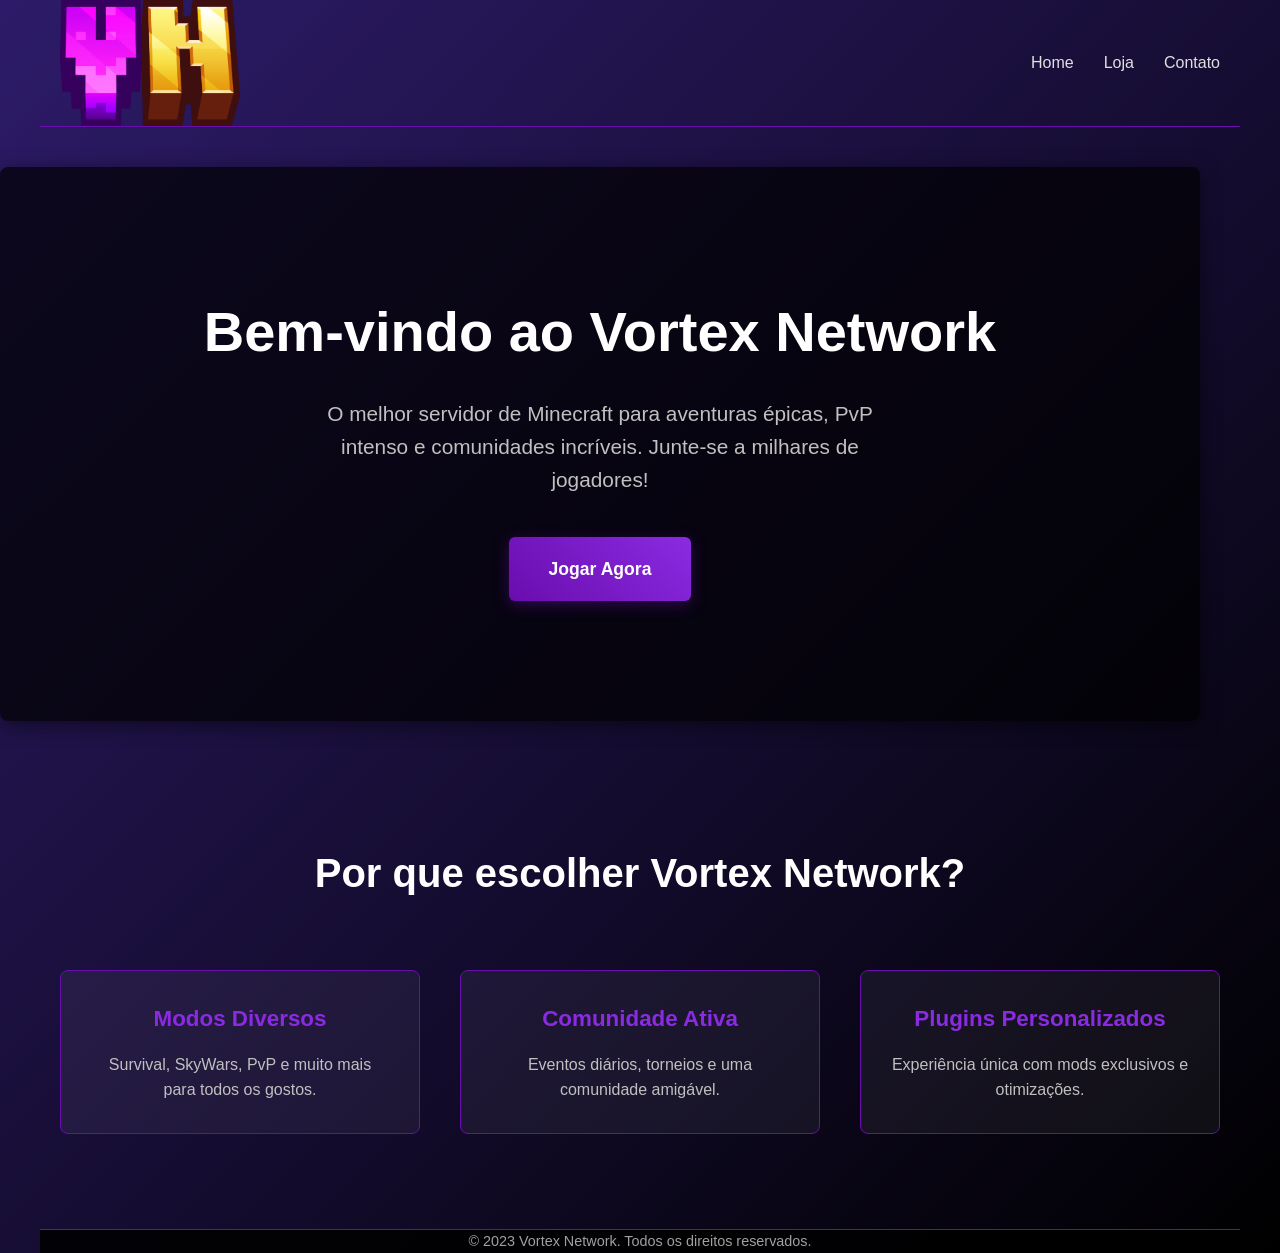
==== index.html @ 0ffe9b3b "Add files via upload" ====
<!DOCTYPE html>
<html lang="pt-BR">
<head>
    <meta charset="UTF-8">
    <meta name="viewport" content="width=device-width, initial-scale=1.0">
    <title>Vortex Network - Servidor de Minecraft</title>
    <style>
        /* Reset e estilos globais */
        * {
            margin: 0;
            padding: 0;
            box-sizing: border-box;
        }
        body {
            font-family: 'Segoe UI', Tahoma, Geneva, Verdana, sans-serif;
            background: linear-gradient(135deg, #2d1b69, #000000);
            color: #e0e0e0;
            line-height: 1.6;
        }
        .container {
            max-width: 1200px;
            margin: 0 auto;
            padding: 0 20px;
        }

        /* Header */
        header {
            display: flex;
            justify-content: space-between;
            align-items: center;
            padding: 30px 0;
            border-bottom: 1px solid #6a0dad;
        }
        .logo {
            width: 180px;
            height: auto;
        }
        nav ul {
            list-style: none;
            display: flex;
        }
        nav ul li {
            margin-left: 30px;
        }
        nav ul li a {
            color: #e0e0e0;
            text-decoration: none;
            font-weight: 500;
            font-size: 1rem;
            transition: color 0.3s ease;
        }
        nav ul li a:hover {
            color: #8a2be2;
        }

        /* Seção Hero */
        .hero {
            text-align: center;
            padding: 120px 0;
            background: rgba(0, 0, 0, 0.7);
            margin: 40px 0;
            border-radius: 8px;
            box-shadow: 0 4px 20px rgba(0, 0, 0, 0.5);
        }
        .hero h1 {
            font-size: 3.5rem;
            margin-bottom: 20px;
            color: #ffffff;
            font-weight: 700;
        }
        .hero p {
            font-size: 1.3rem;
            margin-bottom: 40px;
            color: #c0c0c0;
            max-width: 600px;
            margin-left: auto;
            margin-right: auto;
        }
        .btn {
            display: inline-block;
            padding: 18px 40px;
            background: linear-gradient(45deg, #6a0dad, #8a2be2);
            color: #ffffff;
            text-decoration: none;
            border-radius: 6px;
            font-weight: 600;
            font-size: 1.1rem;
            transition: all 0.3s ease;
            box-shadow: 0 4px 15px rgba(106, 13, 173, 0.4);
        }
        .btn:hover {
            background: linear-gradient(45deg, #8a2be2, #6a0dad);
            transform: translateY(-2px);
            box-shadow: 0 6px 20px rgba(106, 13, 173, 0.6);
        }

        /* Seções */
        .section {
            padding: 80px 0;
            text-align: center;
        }
        .section h2 {
            font-size: 2.5rem;
            margin-bottom: 50px;
            color: #ffffff;
            font-weight: 600;
        }
        .features {
            display: flex;
            justify-content: space-around;
            flex-wrap: wrap;
        }
        .feature {
            background: rgba(255, 255, 255, 0.05);
            padding: 30px;
            border-radius: 8px;
            margin: 15px;
            width: 30%;
            min-width: 280px;
            border: 1px solid #6a0dad;
            transition: transform 0.3s ease;
        }
        .feature:hover {
            transform: translateY(-5px);
        }
        .feature h3 {
            margin-bottom: 15px;
            color: #8a2be2;
            font-size: 1.4rem;
        }
        .feature p {
            color: #c0c0c0;
        }

        /* Footer */
        footer {
            text-align: center;
            padding: 30px 0;
            background: rgba(0, 0, 0, 0.9);
            border-top: 1px solid #6a0dad;
        }
        footer p {
            color: #a0a0a0;
            font-size: 0.9rem;
        }

        /* Responsividade */
        @media (max-width: 768px) {
            .hero h1 {
                font-size: 2.5rem;
            }
            .hero p {
                font-size: 1.1rem;
            }
            .features {
                flex-direction: column;
            }
            .feature {
                width: 100%;
            }
            nav ul {
                flex-direction: column;
                align-items: center;
            }
            nav ul li {
                margin: 15px 0;
            }
        }
    </style>
</head>
<body>
    <header class="container">
        <img src="logo.png" alt="Logo Vortex Network" class="logo"> <!-- Substitua por sua logo -->
        <nav>
            <ul>
                <li><a href="#home">Home</a></li>
                <li><a href="loja.html">Loja</a></li>
                <li><a href="#contact">Contato</a></li>
            </ul>
        </nav>
    </header>

    <section id="home" class="hero container">
        <h1>Bem-vindo ao Vortex Network</h1>
        <p>O melhor servidor de Minecraft para aventuras épicas, PvP intenso e comunidades incríveis. Junte-se a milhares de jogadores!</p>
        <a href="https://tinyurl.com/Vortexservermc" class="btn">Jogar Agora</a> <!-- Substitua pelo link real (ex.: IP do servidor ou Discord) -->
    </section>

    <section id="features" class="section container">
        <h2>Por que escolher Vortex Network?</h2>
        <div class="features">
            <div class="feature">
                <h3>Modos Diversos</h3>
                <p>Survival, SkyWars, PvP e muito mais para todos os gostos.</p>
            </div>
            <div class="feature">
                <h3>Comunidade Ativa</h3>
                <p>Eventos diários, torneios e uma comunidade amigável.</p>
            </div>
            <div class="feature">
                <h3>Plugins Personalizados</h3>
                <p>Experiência única com mods exclusivos e otimizações.</p>
            </div>
        </div>
    </section>

    <footer class="container">
        <p>&copy; 2023 Vortex Network. Todos os direitos reservados.</p>
    </footer>
</body>
</html>
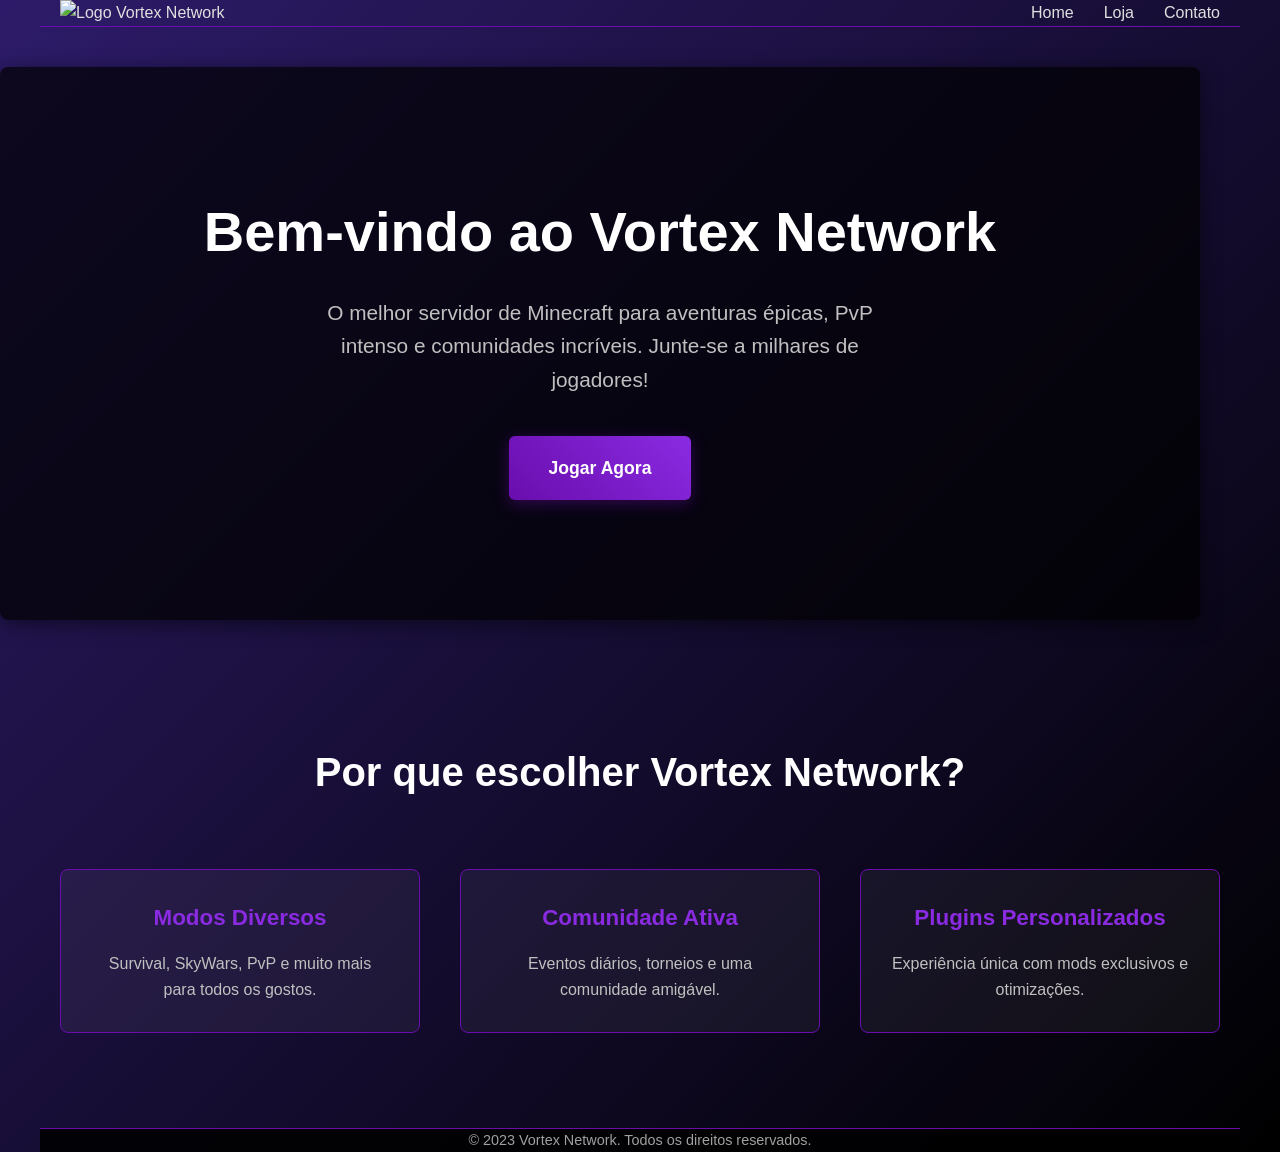
==== commit 67545377: "Update index.html" ====
--- a/index.html
+++ b/index.html
@@ -1,6 +1,13 @@
 <!DOCTYPE html>
 <html lang="pt-BR">
 <head>
+    <meta name="google-site-verification" content="LgkuBZnlUdOnFPIVTWAW--6skMdTZvdYvym_cnQMGns" />
+    <meta property="og:title" content="Vortex Network" />
+    <meta property="og:description" content="Venha jogar no servidor!" />
+    <meta property="og:image" content="https://mc-vortexnetwork.github.io/mc/images/banner1.png" />
+    <meta property="og:url" content="https://mc-vortexnetwork.github.io/mc/" />
+    <meta name="twitter:card" content="summary_large_image" />
+    
     <meta charset="UTF-8">
     <meta name="viewport" content="width=device-width, initial-scale=1.0">
     <title>Vortex Network - Servidor de Minecraft</title>
@@ -170,7 +177,7 @@
 </head>
 <body>
     <header class="container">
-        <img src="logo.png" alt="Logo Vortex Network" class="logo"> <!-- Substitua por sua logo -->
+        <img src="images/logo.png" alt="Logo Vortex Network" class="logo"> <!-- Substitua por sua logo -->
         <nav>
             <ul>
                 <li><a href="#home">Home</a></li>
@@ -183,7 +190,7 @@
     <section id="home" class="hero container">
         <h1>Bem-vindo ao Vortex Network</h1>
         <p>O melhor servidor de Minecraft para aventuras épicas, PvP intenso e comunidades incríveis. Junte-se a milhares de jogadores!</p>
-        <a href="https://tinyurl.com/Vortexservermc" class="btn">Jogar Agora</a> <!-- Substitua pelo link real (ex.: IP do servidor ou Discord) -->
+        <a href="minecraft:?addExternalServer=vortexNetwork|vortexnetwork.bed.ovh:15023" target="_blank" rel="noopener noreferrer" class="btn">Jogar Agora</a> <!-- Substitua pelo link real (ex.: IP do servidor ou Discord) -->
     </section>
 
     <section id="features" class="section container">
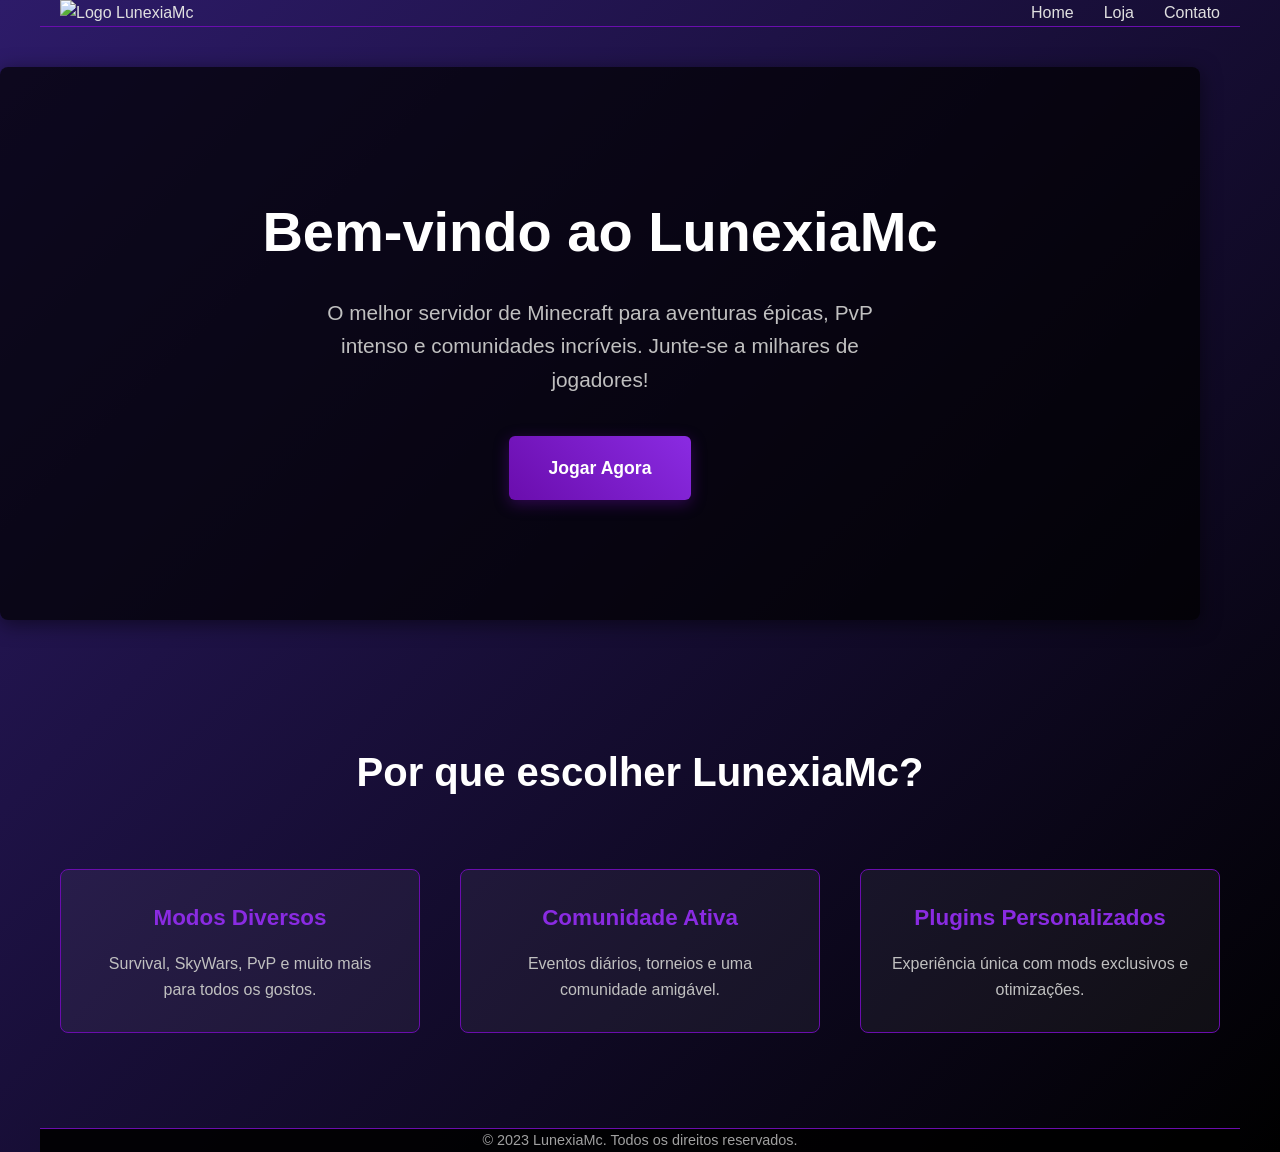
==== commit 4fa8d63a: "Update index.html" ====
--- a/index.html
+++ b/index.html
@@ -2,15 +2,15 @@
 <html lang="pt-BR">
 <head>
     <meta name="google-site-verification" content="LgkuBZnlUdOnFPIVTWAW--6skMdTZvdYvym_cnQMGns" />
-    <meta property="og:title" content="Vortex Network" />
+    <meta property="og:title" content="LunexiaMC" />
     <meta property="og:description" content="Venha jogar no servidor!" />
-    <meta property="og:image" content="https://mc-vortexnetwork.github.io/mc/images/banner1.png" />
-    <meta property="og:url" content="https://mc-vortexnetwork.github.io/mc/" />
+    <meta property="og:image" content="https://valnyxorlabs.vercel.app/images/banner1.png" />
+    <meta property="og:url" content="https://valnyxorlabs.vercel.app/" />
     <meta name="twitter:card" content="summary_large_image" />
     
     <meta charset="UTF-8">
     <meta name="viewport" content="width=device-width, initial-scale=1.0">
-    <title>Vortex Network - Servidor de Minecraft</title>
+    <title>LunexiaMc - Servidor de Minecraft</title>
     <style>
         /* Reset e estilos globais */
         * {
@@ -177,7 +177,7 @@
 </head>
 <body>
     <header class="container">
-        <img src="images/logo.png" alt="Logo Vortex Network" class="logo"> <!-- Substitua por sua logo -->
+        <img src="images/logo.png" alt="Logo LunexiaMc" class="logo"> <!-- Substitua por sua logo -->
         <nav>
             <ul>
                 <li><a href="#home">Home</a></li>
@@ -188,13 +188,13 @@
     </header>
 
     <section id="home" class="hero container">
-        <h1>Bem-vindo ao Vortex Network</h1>
+        <h1>Bem-vindo ao LunexiaMc</h1>
         <p>O melhor servidor de Minecraft para aventuras épicas, PvP intenso e comunidades incríveis. Junte-se a milhares de jogadores!</p>
-        <a href="minecraft:?addExternalServer=vortexNetwork|vortexnetwork.bed.ovh:15023" target="_blank" rel="noopener noreferrer" class="btn">Jogar Agora</a> <!-- Substitua pelo link real (ex.: IP do servidor ou Discord) -->
+        <a href="minecraft:?addExternalServer=LunexiaMc|lunexiamc.bed.ovh:15023" target="_blank" rel="noopener noreferrer" class="btn">Jogar Agora</a> <!-- Substitua pelo link real (ex.: IP do servidor ou Discord) -->
     </section>
 
     <section id="features" class="section container">
-        <h2>Por que escolher Vortex Network?</h2>
+        <h2>Por que escolher LunexiaMc?</h2>
         <div class="features">
             <div class="feature">
                 <h3>Modos Diversos</h3>
@@ -212,7 +212,7 @@
     </section>
 
     <footer class="container">
-        <p>&copy; 2023 Vortex Network. Todos os direitos reservados.</p>
+        <p>&copy; 2023 LunexiaMc. Todos os direitos reservados.</p>
     </footer>
 </body>
 </html>
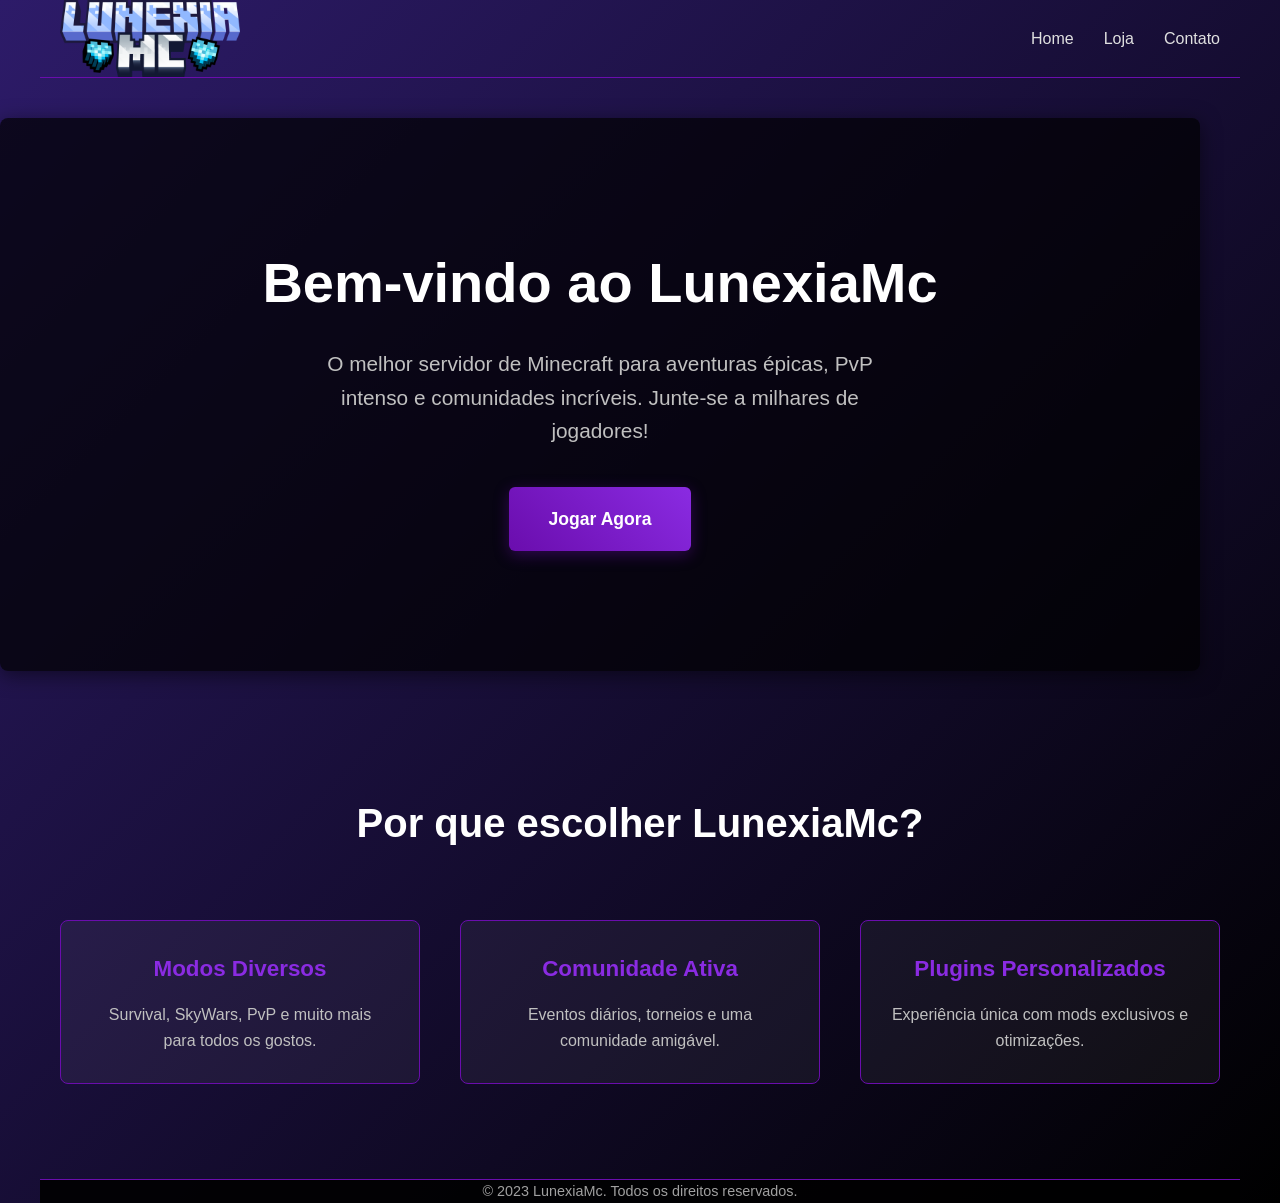
==== commit dff92240: "Update index.html" ====
--- a/index.html
+++ b/index.html
@@ -4,7 +4,7 @@
     <meta name="google-site-verification" content="LgkuBZnlUdOnFPIVTWAW--6skMdTZvdYvym_cnQMGns" />
     <meta property="og:title" content="LunexiaMC" />
     <meta property="og:description" content="Venha jogar no servidor!" />
-    <meta property="og:image" content="https://valnyxorlabs.vercel.app/images/banner1.png" />
+    <meta property="og:image" content="https://valnyxorlabs.vercel.app/images/banner.png" />
     <meta property="og:url" content="https://valnyxorlabs.vercel.app/" />
     <meta name="twitter:card" content="summary_large_image" />
     
@@ -177,7 +177,7 @@
 </head>
 <body>
     <header class="container">
-        <img src="images/logo.png" alt="Logo LunexiaMc" class="logo"> <!-- Substitua por sua logo -->
+        <img src="images/banner.png" alt="Logo LunexiaMc" class="logo"> <!-- Substitua por sua logo -->
         <nav>
             <ul>
                 <li><a href="#home">Home</a></li>
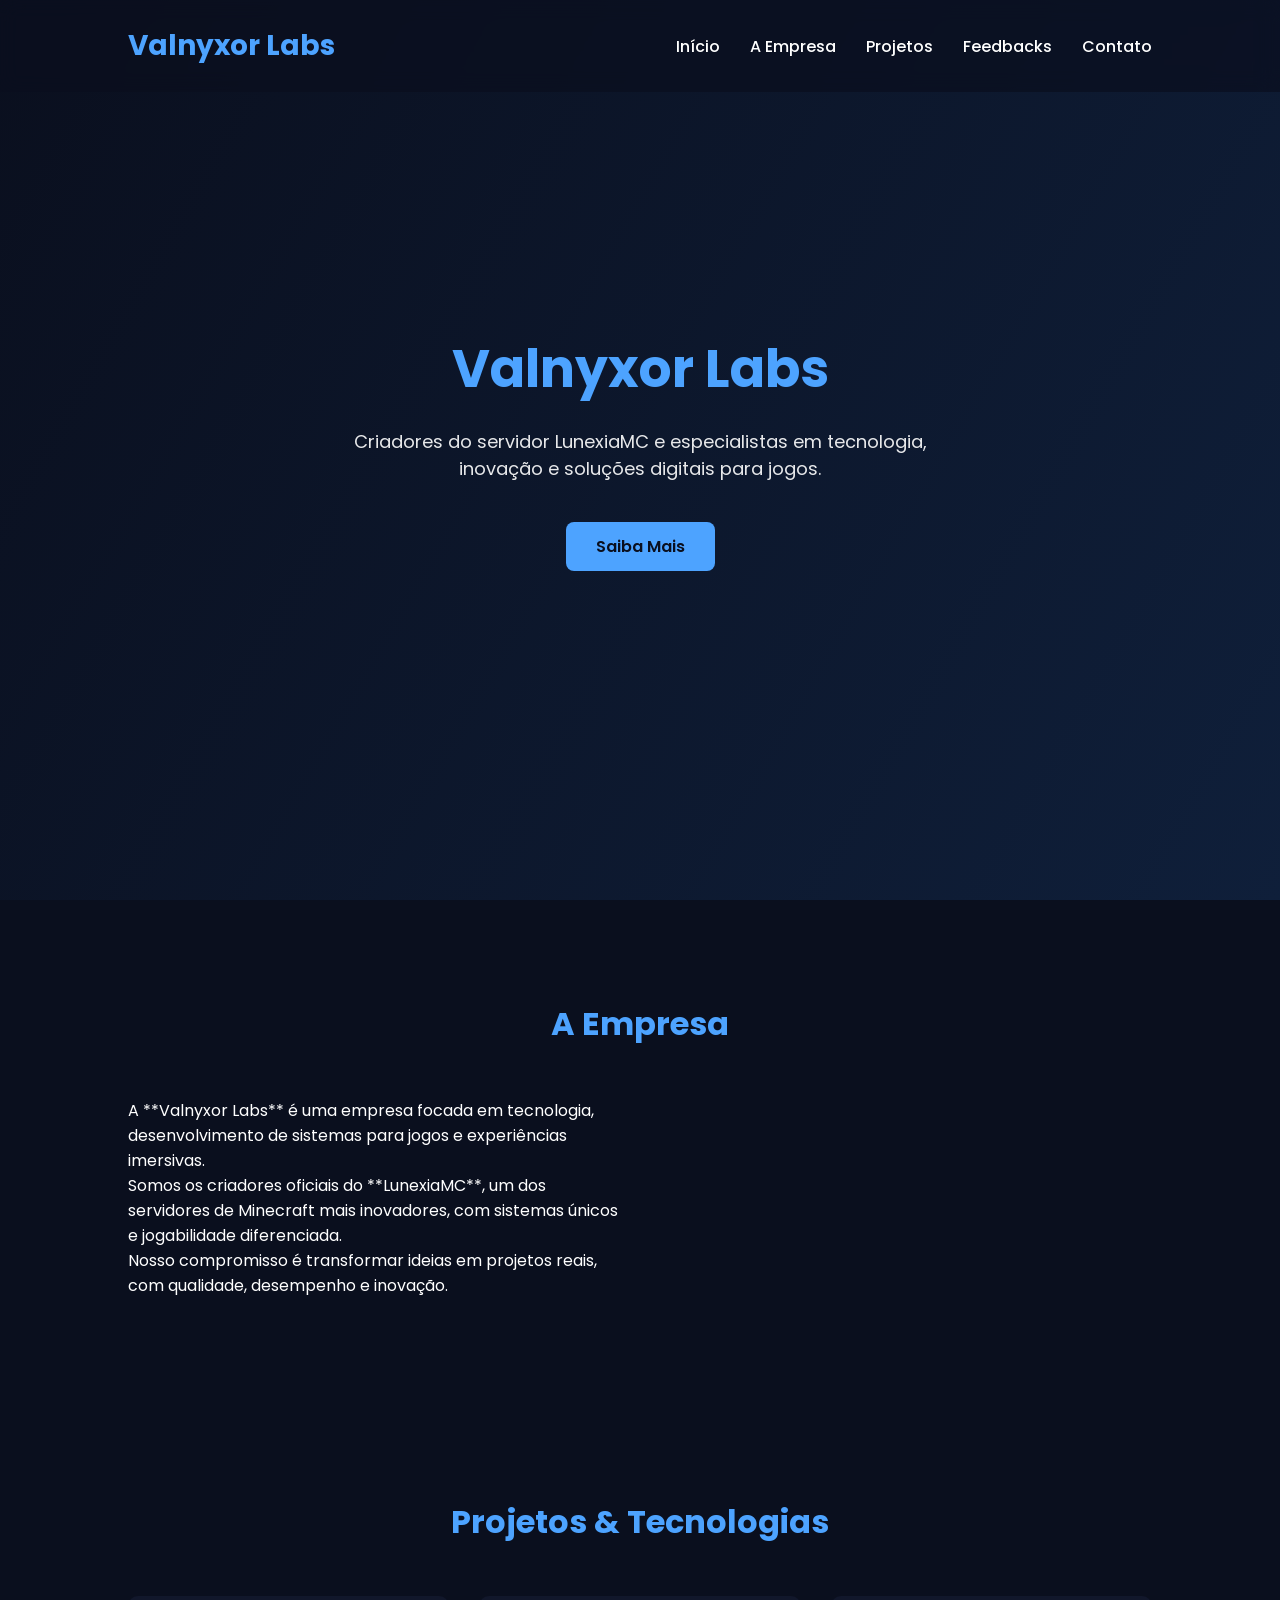
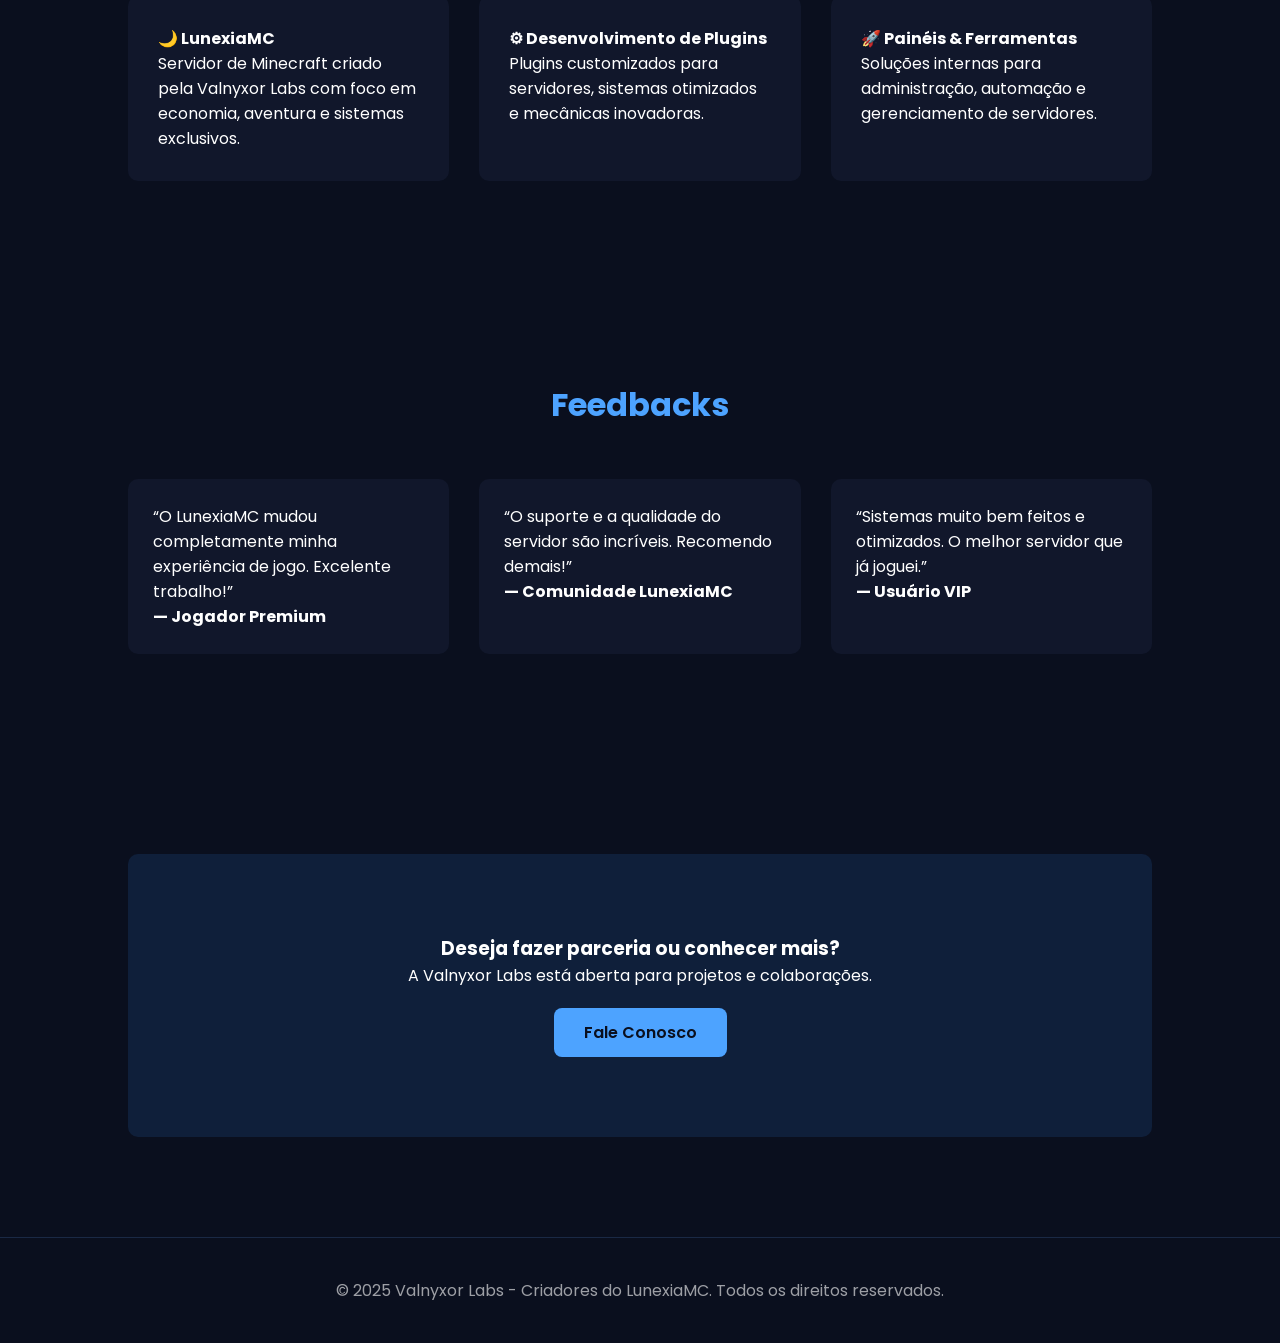
==== commit c1992f19: "new web" ====
--- a/index.html
+++ b/index.html
@@ -1,218 +1,317 @@
-<!DOCTYPE html>
-<html lang="pt-BR">
-<head>
-    <meta name="google-site-verification" content="LgkuBZnlUdOnFPIVTWAW--6skMdTZvdYvym_cnQMGns" />
-    <meta property="og:title" content="LunexiaMC" />
-    <meta property="og:description" content="Venha jogar no servidor!" />
-    <meta property="og:image" content="https://valnyxorlabs.vercel.app/images/banner.png" />
-    <meta property="og:url" content="https://valnyxorlabs.vercel.app/" />
-    <meta name="twitter:card" content="summary_large_image" />
-    
-    <meta charset="UTF-8">
-    <meta name="viewport" content="width=device-width, initial-scale=1.0">
-    <title>LunexiaMc - Servidor de Minecraft</title>
-    <style>
-        /* Reset e estilos globais */
-        * {
-            margin: 0;
-            padding: 0;
-            box-sizing: border-box;
-        }
-        body {
-            font-family: 'Segoe UI', Tahoma, Geneva, Verdana, sans-serif;
-            background: linear-gradient(135deg, #2d1b69, #000000);
-            color: #e0e0e0;
-            line-height: 1.6;
-        }
-        .container {
-            max-width: 1200px;
-            margin: 0 auto;
-            padding: 0 20px;
-        }
-
-        /* Header */
-        header {
-            display: flex;
-            justify-content: space-between;
-            align-items: center;
-            padding: 30px 0;
-            border-bottom: 1px solid #6a0dad;
-        }
-        .logo {
-            width: 180px;
-            height: auto;
-        }
-        nav ul {
-            list-style: none;
-            display: flex;
-        }
-        nav ul li {
-            margin-left: 30px;
-        }
-        nav ul li a {
-            color: #e0e0e0;
-            text-decoration: none;
-            font-weight: 500;
-            font-size: 1rem;
-            transition: color 0.3s ease;
-        }
-        nav ul li a:hover {
-            color: #8a2be2;
-        }
-
-        /* Seção Hero */
-        .hero {
-            text-align: center;
-            padding: 120px 0;
-            background: rgba(0, 0, 0, 0.7);
-            margin: 40px 0;
-            border-radius: 8px;
-            box-shadow: 0 4px 20px rgba(0, 0, 0, 0.5);
-        }
-        .hero h1 {
-            font-size: 3.5rem;
-            margin-bottom: 20px;
-            color: #ffffff;
-            font-weight: 700;
-        }
-        .hero p {
-            font-size: 1.3rem;
-            margin-bottom: 40px;
-            color: #c0c0c0;
-            max-width: 600px;
-            margin-left: auto;
-            margin-right: auto;
-        }
-        .btn {
-            display: inline-block;
-            padding: 18px 40px;
-            background: linear-gradient(45deg, #6a0dad, #8a2be2);
-            color: #ffffff;
-            text-decoration: none;
-            border-radius: 6px;
-            font-weight: 600;
-            font-size: 1.1rem;
-            transition: all 0.3s ease;
-            box-shadow: 0 4px 15px rgba(106, 13, 173, 0.4);
-        }
-        .btn:hover {
-            background: linear-gradient(45deg, #8a2be2, #6a0dad);
-            transform: translateY(-2px);
-            box-shadow: 0 6px 20px rgba(106, 13, 173, 0.6);
-        }
-
-        /* Seções */
-        .section {
-            padding: 80px 0;
-            text-align: center;
-        }
-        .section h2 {
-            font-size: 2.5rem;
-            margin-bottom: 50px;
-            color: #ffffff;
-            font-weight: 600;
-        }
-        .features {
-            display: flex;
-            justify-content: space-around;
-            flex-wrap: wrap;
-        }
-        .feature {
-            background: rgba(255, 255, 255, 0.05);
-            padding: 30px;
-            border-radius: 8px;
-            margin: 15px;
-            width: 30%;
-            min-width: 280px;
-            border: 1px solid #6a0dad;
-            transition: transform 0.3s ease;
-        }
-        .feature:hover {
-            transform: translateY(-5px);
-        }
-        .feature h3 {
-            margin-bottom: 15px;
-            color: #8a2be2;
-            font-size: 1.4rem;
-        }
-        .feature p {
-            color: #c0c0c0;
-        }
-
-        /* Footer */
-        footer {
-            text-align: center;
-            padding: 30px 0;
-            background: rgba(0, 0, 0, 0.9);
-            border-top: 1px solid #6a0dad;
-        }
-        footer p {
-            color: #a0a0a0;
-            font-size: 0.9rem;
-        }
-
-        /* Responsividade */
-        @media (max-width: 768px) {
-            .hero h1 {
-                font-size: 2.5rem;
-            }
-            .hero p {
-                font-size: 1.1rem;
-            }
-            .features {
-                flex-direction: column;
-            }
-            .feature {
-                width: 100%;
-            }
-            nav ul {
-                flex-direction: column;
-                align-items: center;
-            }
-            nav ul li {
-                margin: 15px 0;
-            }
-        }
-    </style>
-</head>
-<body>
-    <header class="container">
-        <img src="images/banner.png" alt="Logo LunexiaMc" class="logo"> <!-- Substitua por sua logo -->
-        <nav>
-            <ul>
-                <li><a href="#home">Home</a></li>
-                <li><a href="loja.html">Loja</a></li>
-                <li><a href="#contact">Contato</a></li>
-            </ul>
-        </nav>
-    </header>
-
-    <section id="home" class="hero container">
-        <h1>Bem-vindo ao LunexiaMc</h1>
-        <p>O melhor servidor de Minecraft para aventuras épicas, PvP intenso e comunidades incríveis. Junte-se a milhares de jogadores!</p>
-        <a href="minecraft:?addExternalServer=LunexiaMc|lunexiamc.bed.ovh:15023" target="_blank" rel="noopener noreferrer" class="btn">Jogar Agora</a> <!-- Substitua pelo link real (ex.: IP do servidor ou Discord) -->
-    </section>
-
-    <section id="features" class="section container">
-        <h2>Por que escolher LunexiaMc?</h2>
-        <div class="features">
-            <div class="feature">
-                <h3>Modos Diversos</h3>
-                <p>Survival, SkyWars, PvP e muito mais para todos os gostos.</p>
-            </div>
-            <div class="feature">
-                <h3>Comunidade Ativa</h3>
-                <p>Eventos diários, torneios e uma comunidade amigável.</p>
-            </div>
-            <div class="feature">
-                <h3>Plugins Personalizados</h3>
-                <p>Experiência única com mods exclusivos e otimizações.</p>
-            </div>
-        </div>
-    </section>
-
-    <footer class="container">
-        <p>&copy; 2023 LunexiaMc. Todos os direitos reservados.</p>
-    </footer>
-</body>
-</html>
+<!DOCTYPE html>
+<html lang="pt-BR">
+<head>
+    <meta charset="UTF-8">
+    <meta name="viewport" content="width=device-width, initial-scale=1.0">
+    <title>Valnyxor Labs - Tecnologia & Servidor LunexiaMC</title>
+    <link rel="stylesheet" href="assets/style.css">
+
+    <style>
+        /* -------------------- FONTS -------------------- */
+        @import url('https://fonts.googleapis.com/css2?family=Poppins:wght@300;400;600;700&display=swap');
+
+        * {
+            margin: 0;
+            padding: 0;
+            box-sizing: border-box;
+            font-family: "Poppins", sans-serif;
+        }
+
+        body {
+            background: #0A0F1E;
+            color: white;
+        }
+
+        a { text-decoration: none; color: inherit; }
+
+        /* -------------------- HEADER -------------------- */
+        header {
+            width: 100%;
+            padding: 25px 10%;
+            display: flex;
+            justify-content: space-between;
+            align-items: center;
+            background: rgba(10, 15, 30, 0.7);
+            backdrop-filter: blur(10px);
+            position: fixed;
+            top: 0;
+            z-index: 1000;
+        }
+
+        header h1 {
+            color: #4da3ff;
+            font-size: 28px;
+        }
+
+        nav ul {
+            display: flex;
+            list-style: none;
+            gap: 30px;
+        }
+
+        nav ul li a {
+            font-weight: 500;
+            transition: 0.3s;
+        }
+
+        nav ul li a:hover { color: #4da3ff; }
+
+        /* -------------------- MENU MOBILE -------------------- */
+        .menu-btn {
+            display: none;
+            flex-direction: column;
+            cursor: pointer;
+            gap: 6px;
+        }
+        .menu-btn div {
+            width: 28px;
+            height: 3px;
+            background: white;
+        }
+
+        @media (max-width: 870px) {
+            nav ul {
+                position: absolute;
+                top: 80px;
+                right: 0;
+                background: #0A0F1E;
+                width: 230px;
+                flex-direction: column;
+                gap: 20px;
+                padding: 30px;
+                display: none;
+            }
+
+            nav ul.active { display: flex; }
+            .menu-btn { display: flex; }
+        }
+
+        /* -------------------- HERO -------------------- */
+        .hero {
+            height: 100vh;
+            padding: 0 10%;
+            display: flex;
+            align-items: center;
+            justify-content: center;
+            text-align: center;
+            background: linear-gradient(120deg, #0A0F1E, #0F1F3A);
+        }
+
+        .hero h2 {
+            font-size: 52px;
+            font-weight: 700;
+            color: #4da3ff;
+        }
+
+        .hero p {
+            margin: 20px auto;
+            max-width: 600px;
+            font-size: 18px;
+            opacity: 0.9;
+        }
+
+        .btn {
+            display: inline-block;
+            background: #4da3ff;
+            padding: 12px 30px;
+            color: #0A0F1E;
+            font-weight: 600;
+            margin-top: 20px;
+            border-radius: 8px;
+            transition: 0.3s;
+        }
+        .btn:hover { background: #79bbff; }
+
+        /* -------------------- SECTION TEMPLATE -------------------- */
+        section { padding: 100px 10%; }
+        h3.section-title {
+            text-align: center;
+            font-size: 32px;
+            margin-bottom: 50px;
+            color: #4da3ff;
+        }
+
+        /* SOBRE NÓS */
+        .sobre {
+            display: flex;
+            align-items: center;
+            gap: 50px;
+            flex-wrap: wrap;
+        }
+
+        .sobre img {
+            width: 380px;
+            border-radius: 10px;
+        }
+
+        .sobre-texto { max-width: 500px; }
+
+        /* SERVIÇOS / PROJETOS */
+        .servicos-container {
+            display: grid;
+            grid-template-columns: repeat(auto-fit, minmax(260px, 1fr));
+            gap: 30px;
+        }
+
+        .servico {
+            background: #11172b;
+            padding: 30px;
+            border-radius: 10px;
+            transition: 0.3s;
+        }
+
+        .servico:hover { transform: translateY(-8px); }
+
+        /* DEPOIMENTOS */
+        .depoimentos {
+            display: grid;
+            grid-template-columns: repeat(auto-fit, minmax(300px, 1fr));
+            gap: 30px;
+        }
+
+        .depoimento {
+            background: #11172b;
+            padding: 25px;
+            border-radius: 10px;
+        }
+
+        /* CTA */
+        .cta {
+            text-align: center;
+            background: #0F1F3A;
+            padding: 80px 30px;
+            border-radius: 10px;
+        }
+
+        /* FOOTER */
+        footer {
+            padding: 40px 10%;
+            background: #0A0F1E;
+            border-top: 1px solid #1a2945;
+            text-align: center;
+        }
+
+        footer p { opacity: 0.6; }
+    </style>
+
+</head>
+<body>
+
+    <!-- HEADER -->
+    <header>
+        <h1>Valnyxor Labs</h1>
+
+        <nav>
+            <ul id="menu">
+                <li><a href="#inicio">Início</a></li>
+                <li><a href="#sobre">A Empresa</a></li>
+                <li><a href="#servicos">Projetos</a></li>
+                <li><a href="#depoimentos">Feedbacks</a></li>
+                <li><a href="#contato">Contato</a></li>
+            </ul>
+        </nav>
+
+        <div class="menu-btn" onclick="toggleMenu()">
+            <div></div><div></div><div></div>
+        </div>
+    </header>
+
+    <!-- HERO -->
+    <section class="hero" id="inicio">
+        <div>
+            <h2>Valnyxor Labs</h2>
+            <p>Criadores do servidor LunexiaMC e especialistas em tecnologia, inovação e soluções digitais para jogos.</p>
+            <a href="lunexiamc.html" class="btn">Saiba Mais</a>
+        </div>
+    </section>
+
+    <!-- SOBRE -->
+    <section id="sobre">
+        <h3 class="section-title">A Empresa</h3>
+
+        <div class="sobre">
+            <div class="sobre-texto">
+                <p>
+                    A **Valnyxor Labs** é uma empresa focada em tecnologia, desenvolvimento de sistemas para jogos e experiências imersivas.
+                </p>
+                <p>
+                    Somos os criadores oficiais do **LunexiaMC**, um dos servidores de Minecraft mais inovadores, com sistemas únicos e jogabilidade diferenciada.
+                </p>
+                <p>
+                    Nosso compromisso é transformar ideias em projetos reais, com qualidade, desempenho e inovação.
+                </p>
+            </div>
+        </div>
+    </section>
+
+    <!-- SERVIÇOS / PROJETOS -->
+    <section id="servicos">
+        <h3 class="section-title">Projetos & Tecnologias</h3>
+
+        <div class="servicos-container">
+            <div class="servico">
+                <h4>🌙 LunexiaMC</h4>
+                <p>Servidor de Minecraft criado pela Valnyxor Labs com foco em economia, aventura e sistemas exclusivos.</p>
+            </div>
+
+            <div class="servico">
+                <h4>⚙ Desenvolvimento de Plugins</h4>
+                <p>Plugins customizados para servidores, sistemas otimizados e mecânicas inovadoras.</p>
+            </div>
+
+            <div class="servico">
+                <h4>🚀 Painéis & Ferramentas</h4>
+                <p>Soluções internas para administração, automação e gerenciamento de servidores.</p>
+            </div>
+        </div>
+    </section>
+
+    <!-- FEEDBACKS -->
+    <section id="depoimentos">
+        <h3 class="section-title">Feedbacks</h3>
+
+        <div class="depoimentos">
+            <div class="depoimento">
+                <p>“O LunexiaMC mudou completamente minha experiência de jogo. Excelente trabalho!”</p>
+                <strong>— Jogador Premium</strong>
+            </div>
+
+            <div class="depoimento">
+                <p>“O suporte e a qualidade do servidor são incríveis. Recomendo demais!”</p>
+                <strong>— Comunidade LunexiaMC</strong>
+            </div>
+
+            <div class="depoimento">
+                <p>“Sistemas muito bem feitos e otimizados. O melhor servidor que já joguei.”</p>
+                <strong>— Usuário VIP</strong>
+            </div>
+        </div>
+    </section>
+
+    <!-- CTA -->
+    <section id="contato">
+        <div class="cta">
+            <h3>Deseja fazer parceria ou conhecer mais?</h3>
+            <p>A Valnyxor Labs está aberta para projetos e colaborações.</p>
+            <a href="#" class="btn">Fale Conosco</a>
+        </div>
+    </section>
+
+    <!-- FOOTER -->
+    <footer>
+        <p>© 2025 Valnyxor Labs - Criadores do LunexiaMC. Todos os direitos reservados.</p>
+    </footer>
+
+    <!-- JAVASCRIPT -->
+    <script>
+        function toggleMenu() {
+            document.getElementById("menu").classList.toggle("active");
+        }
+
+        window.addEventListener("scroll", () => {
+            document.body.style.backgroundPositionY = window.scrollY * 0.2 + "px";
+        });
+    </script>
+
+</body>
+</html>
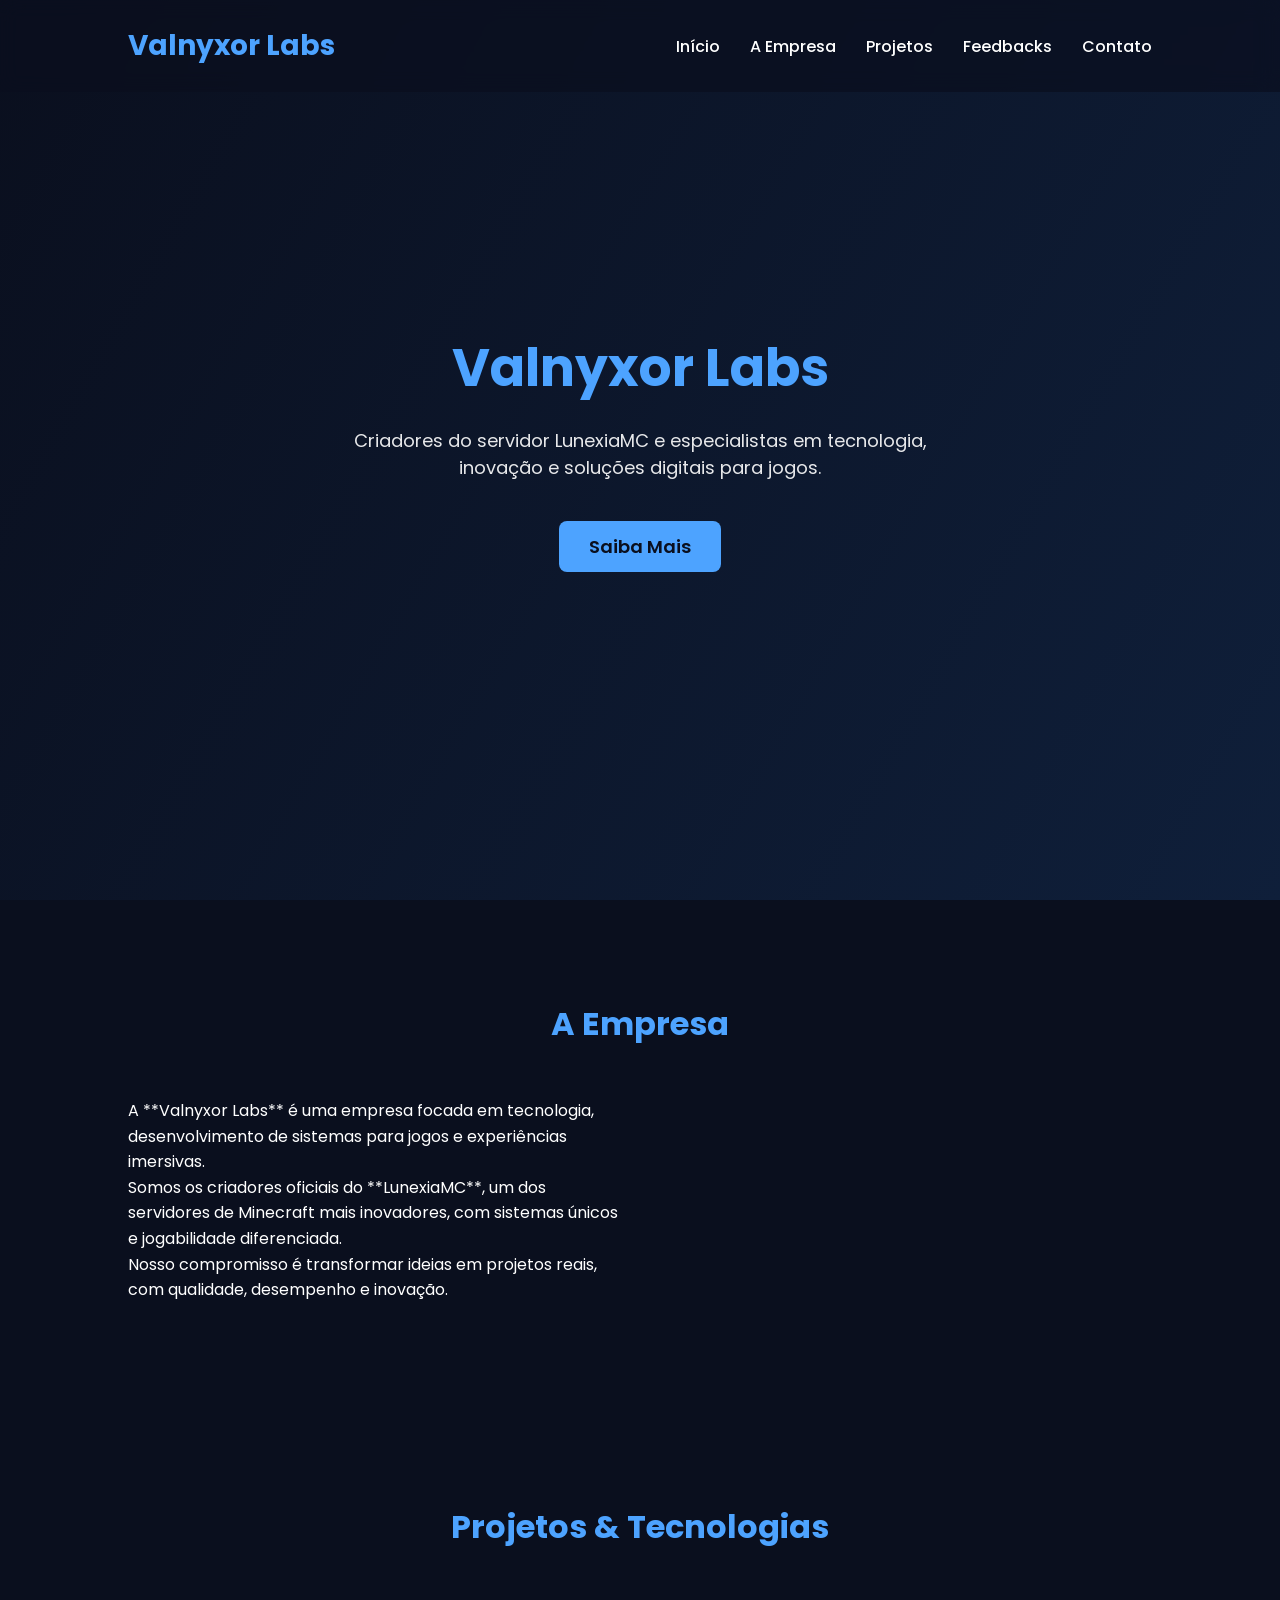
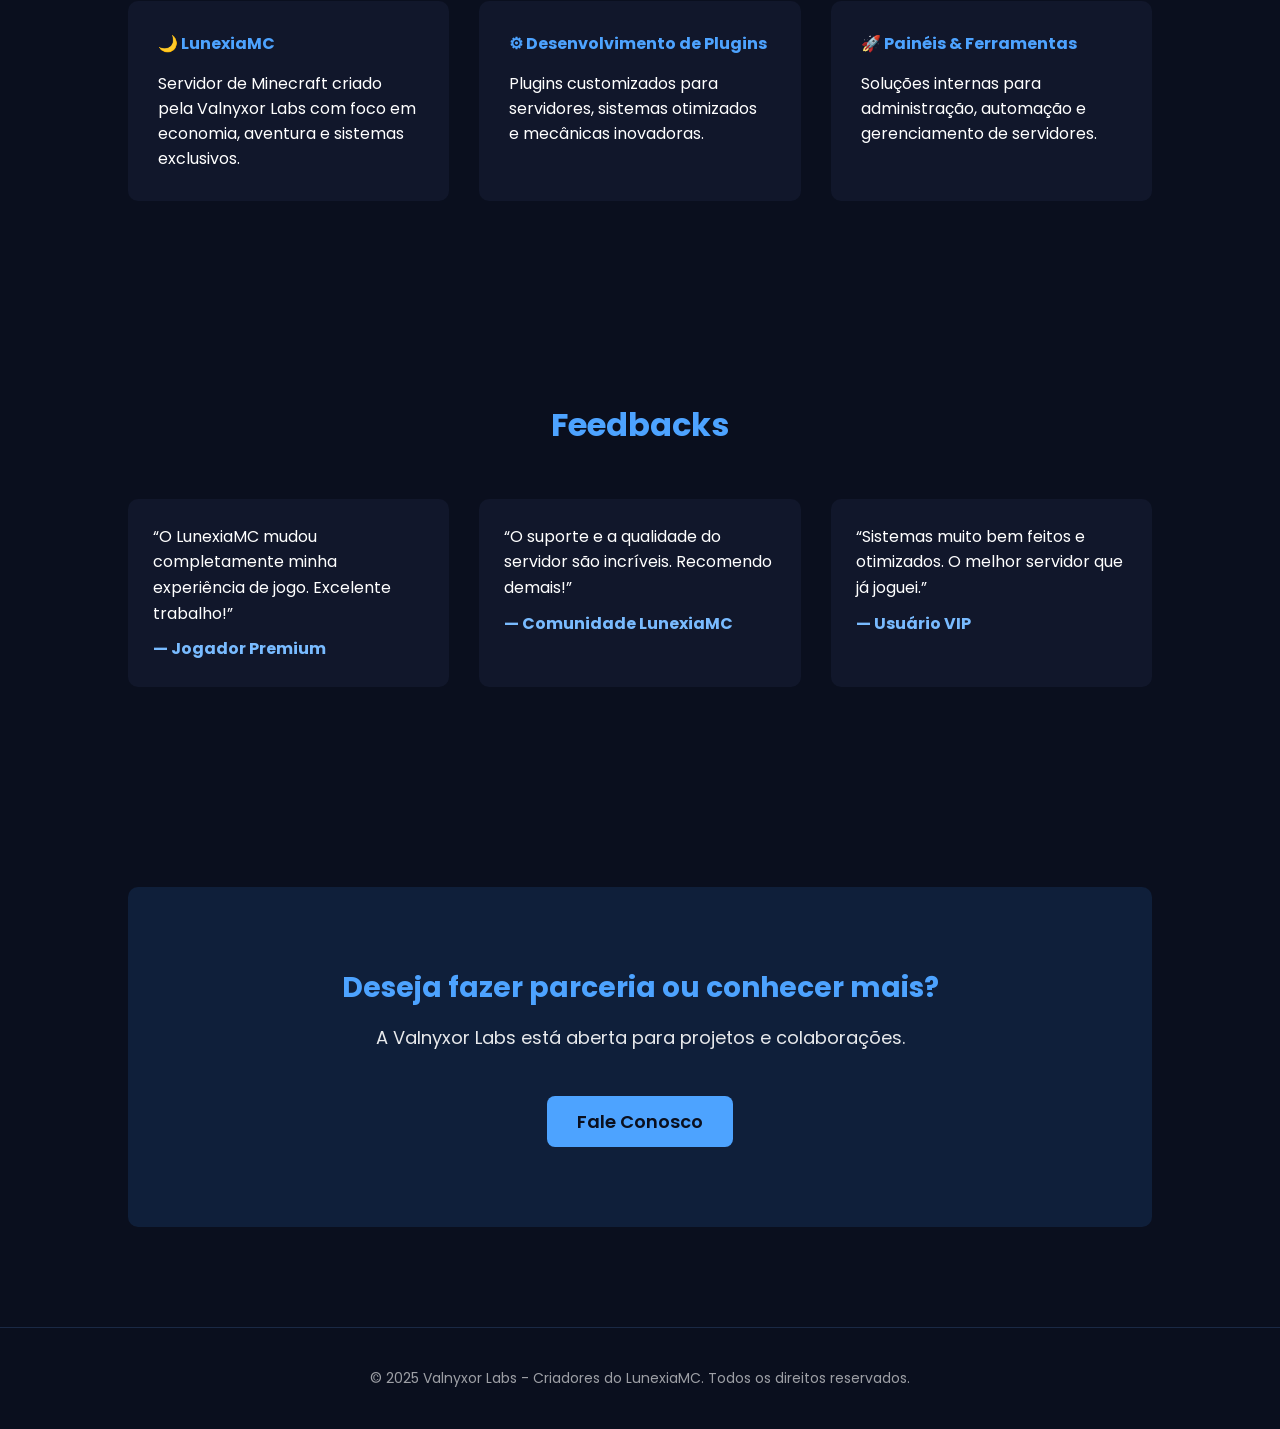
==== commit b6441817: "Update index.html" ====
--- a/index.html
+++ b/index.html
@@ -221,7 +221,7 @@
         <div>
             <h2>Valnyxor Labs</h2>
             <p>Criadores do servidor LunexiaMC e especialistas em tecnologia, inovação e soluções digitais para jogos.</p>
-            <a href="lunexiamc.html" class="btn">Saiba Mais</a>
+            <a href="lunexiamc" class="btn">Saiba Mais</a>
         </div>
     </section>
 
@@ -315,3 +315,4 @@
 
 </body>
 </html>
+
--- a/assets/style.css
+++ b/assets/style.css
@@ -0,0 +1,279 @@
+/* ==========================
+   VALNYXOR LABS - STYLE.CSS
+   Tema: Escuro + Azul
+=========================== */
+
+/* -------------------- FONTS -------------------- */
+@import url('https://fonts.googleapis.com/css2?family=Poppins:wght@300;400;600;700&display=swap');
+
+* {
+    margin: 0;
+    padding: 0;
+    box-sizing: border-box;
+    font-family: 'Poppins', sans-serif;
+}
+
+body {
+    background: #0A0F1E;
+    color: #fff;
+    scroll-behavior: smooth;
+}
+
+/* -------------------- LINKS -------------------- */
+a {
+    text-decoration: none;
+    color: inherit;
+}
+
+/* -------------------- HEADER -------------------- */
+header {
+    width: 100%;
+    padding: 25px 10%;
+    display: flex;
+    justify-content: space-between;
+    align-items: center;
+    background: rgba(10, 15, 30, 0.7);
+    backdrop-filter: blur(10px);
+    position: fixed;
+    top: 0;
+    z-index: 1000;
+    transition: 0.3s;
+}
+
+header h1 {
+    color: #4da3ff;
+    font-size: 28px;
+}
+
+nav ul {
+    display: flex;
+    list-style: none;
+    gap: 30px;
+}
+
+nav ul li a {
+    font-weight: 500;
+    transition: 0.3s;
+}
+
+nav ul li a:hover {
+    color: #79bbff;
+}
+
+/* -------------------- MENU MOBILE -------------------- */
+.menu-btn {
+    display: none;
+    flex-direction: column;
+    cursor: pointer;
+    gap: 6px;
+}
+
+.menu-btn div {
+    width: 28px;
+    height: 3px;
+    background: white;
+    transition: 0.3s;
+}
+
+@media (max-width: 870px) {
+    nav ul {
+        position: absolute;
+        top: 80px;
+        right: 0;
+        background: #0A0F1E;
+        width: 230px;
+        flex-direction: column;
+        gap: 20px;
+        padding: 30px;
+        display: none;
+        border-left: 1px solid #1a2945;
+    }
+
+    nav ul.active {
+        display: flex;
+        animation: fadeIn 0.5s ease forwards;
+    }
+
+    .menu-btn {
+        display: flex;
+    }
+}
+
+/* -------------------- HERO -------------------- */
+.hero {
+    height: 100vh;
+    padding: 0 10%;
+    display: flex;
+    align-items: center;
+    justify-content: center;
+    text-align: center;
+    background: linear-gradient(120deg, #0A0F1E, #0F1F3A);
+    position: relative;
+}
+
+.hero h2 {
+    font-size: 52px;
+    font-weight: 700;
+    color: #4da3ff;
+}
+
+.hero p {
+    margin: 20px auto;
+    max-width: 600px;
+    font-size: 18px;
+    opacity: 0.9;
+}
+
+.btn {
+    display: inline-block;
+    background: #4da3ff;
+    padding: 14px 35px;
+    color: #0A0F1E;
+    font-weight: 600;
+    margin-top: 25px;
+    border-radius: 8px;
+    transition: 0.3s;
+    font-size: 18px;
+}
+
+.btn:hover {
+    background: #79bbff;
+    transform: scale(1.05);
+}
+
+/* -------------------- SECTIONS -------------------- */
+section {
+    padding: 100px 10%;
+}
+
+h3.section-title {
+    text-align: center;
+    font-size: 32px;
+    margin-bottom: 50px;
+    color: #4da3ff;
+}
+
+/* -------------------- SOBRE -------------------- */
+.sobre {
+    display: flex;
+    align-items: center;
+    gap: 50px;
+    flex-wrap: wrap;
+}
+
+.sobre img {
+    width: 380px;
+    border-radius: 10px;
+    transition: transform 0.3s;
+}
+
+.sobre img:hover {
+    transform: scale(1.05);
+}
+
+.sobre-texto {
+    max-width: 500px;
+    line-height: 1.6;
+}
+
+/* -------------------- SERVIÇOS / PROJETOS -------------------- */
+.servicos-container {
+    display: grid;
+    grid-template-columns: repeat(auto-fit, minmax(260px, 1fr));
+    gap: 30px;
+}
+
+.servico {
+    background: #11172b;
+    padding: 30px;
+    border-radius: 10px;
+    transition: transform 0.3s, box-shadow 0.3s;
+}
+
+.servico:hover {
+    transform: translateY(-8px);
+    box-shadow: 0 10px 25px rgba(77, 163, 255, 0.3);
+}
+
+.servico h4 {
+    margin-bottom: 15px;
+    color: #4da3ff;
+}
+
+/* -------------------- DEPOIMENTOS -------------------- */
+.depoimentos {
+    display: grid;
+    grid-template-columns: repeat(auto-fit, minmax(300px, 1fr));
+    gap: 30px;
+}
+
+.depoimento {
+    background: #11172b;
+    padding: 25px;
+    border-radius: 10px;
+    line-height: 1.6;
+}
+
+.depoimento strong {
+    display: block;
+    margin-top: 10px;
+    color: #79bbff;
+}
+
+/* -------------------- CTA -------------------- */
+.cta {
+    text-align: center;
+    background: #0F1F3A;
+    padding: 80px 30px;
+    border-radius: 10px;
+}
+
+.cta h3 {
+    font-size: 28px;
+    margin-bottom: 15px;
+    color: #4da3ff;
+}
+
+.cta p {
+    font-size: 18px;
+    margin-bottom: 25px;
+    opacity: 0.9;
+}
+
+/* -------------------- FOOTER -------------------- */
+footer {
+    padding: 40px 10%;
+    background: #0A0F1E;
+    border-top: 1px solid #1a2945;
+    text-align: center;
+}
+
+footer p {
+    opacity: 0.6;
+    font-size: 14px;
+}
+
+/* -------------------- ANIMAÇÕES -------------------- */
+@keyframes fadeIn {
+    from { opacity: 0; transform: translateY(-20px); }
+    to { opacity: 1; transform: translateY(0); }
+}
+
+.hidden {
+    opacity: 0;
+    transform: translateY(30px);
+    transition: 0.8s ease-out;
+}
+
+.show {
+    opacity: 1;
+    transform: translateY(0);
+}
+
+/* -------------------- RESPONSIVO -------------------- */
+@media (max-width: 768px) {
+    .hero h2 { font-size: 42px; }
+    .hero p { font-size: 16px; }
+    .sobre img { width: 100%; }
+    .sobre-texto { max-width: 100%; }
+}
